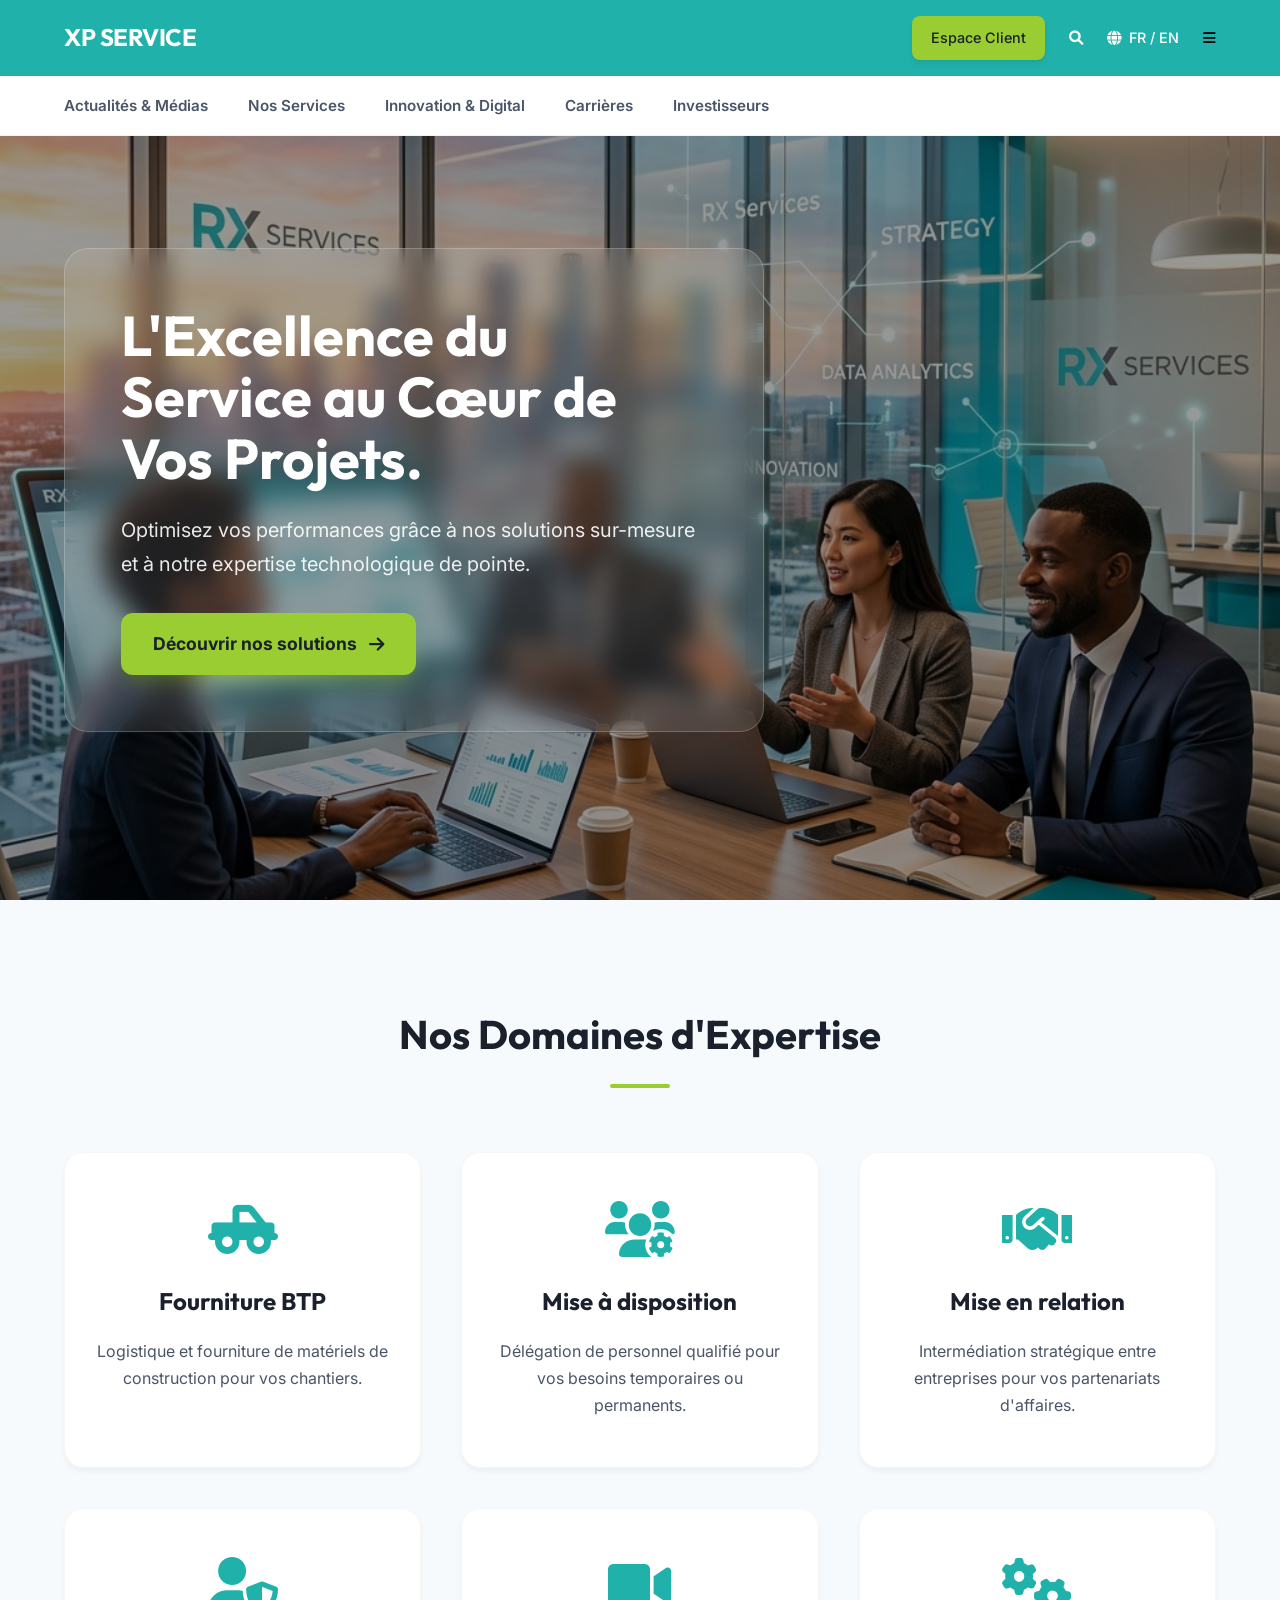
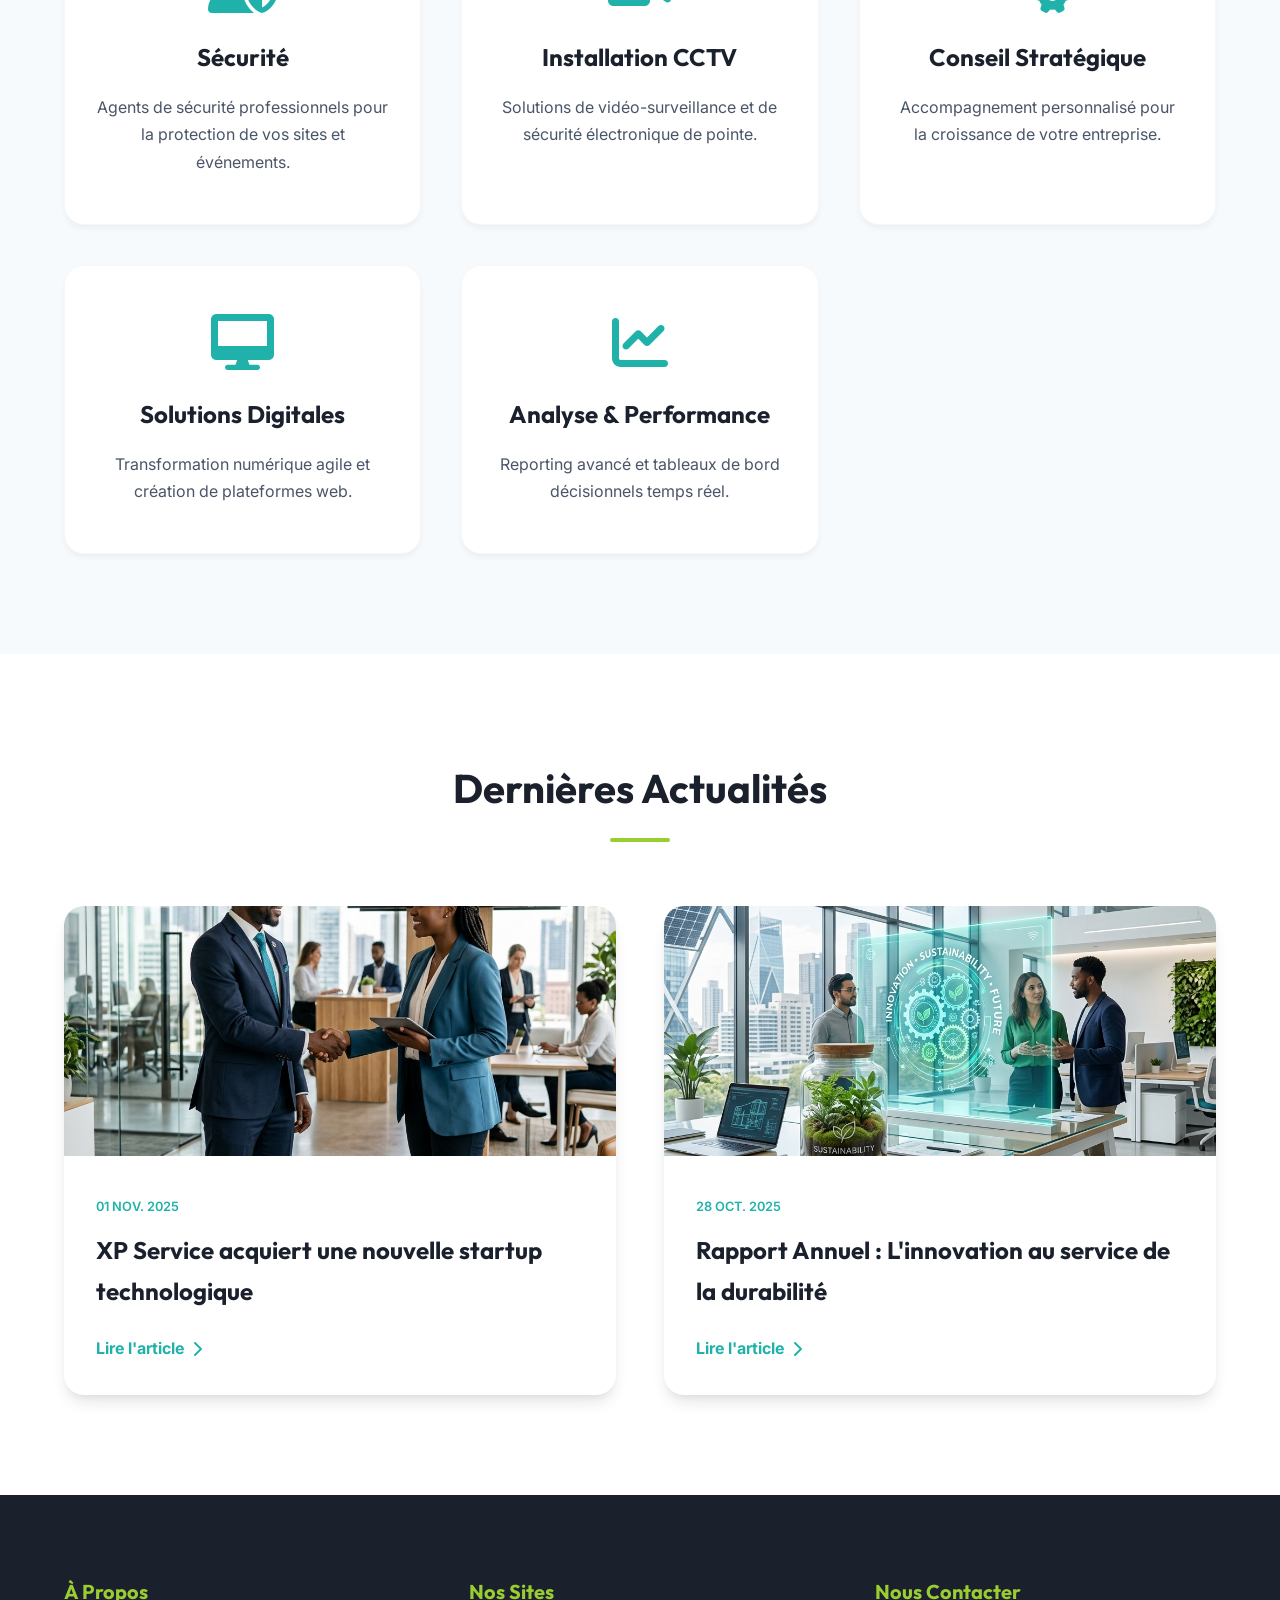
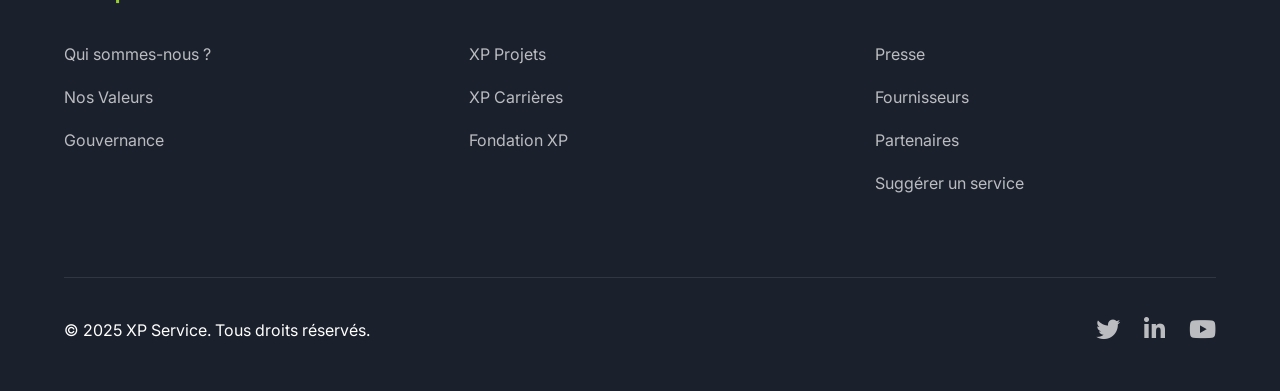
==== index.html @ 69214c1a "RX Services" ====
<!DOCTYPE html>
<html lang="fr">
<head>
    <meta charset="UTF-8">
    <meta name="viewport" content="width=device-width, initial-scale=1.0">
    <title>XP Service - Solutions d'Entreprise</title>
    <link rel="stylesheet" href="rxservices.css">
    <link rel="stylesheet" href="https://cdnjs.cloudflare.com/ajax/libs/font-awesome/6.0.0-beta3/css/all.min.css">
</head>
<body>

    <header class="header-corporate">
        <div class="header-top-bar">
            <div class="logo">
                <h1>XP SERVICE</h1>
            </div>
            <div class="actions">
                <a href="#" class="btn-primary">Espace Client</a>
                <a href="#"><i class="fas fa-search"></i></a>
                <a href="#"><i class="fas fa-globe"></i> FR / EN</a>
                <button class="menu-toggle"><i class="fas fa-bars"></i></button>
            </div>
        </div>
        <nav class="main-nav">
            <div class="container-nav">
                <ul>
                    <li><a href="actualites.html">Actualités & Médias</a></li>
                    <li><a href="solutions.html">Nos Services</a></li>
                    <li><a href="innovation.html">Innovation & Digital</a></li>
                    <li><a href="carrieres.html">Carrières</a></li>
                    <li><a href="investisseurs.html">Investisseurs</a></li>
                </ul>
            </div>
        </nav>
    </header>

    <section class="hero-banner">
        <div class="content">
            <h2>L'Excellence du Service au Cœur de Vos Projets.</h2>
            <p>Optimisez vos performances grâce à nos solutions sur-mesure et à notre expertise technologique de pointe.</p>
            <a href="solutions.html" class="btn-banner">Découvrir nos solutions <i class="fas fa-arrow-right"></i></a>
        </div>
    </section>

    <main>
        <section class="section-services">
            <h3>Nos Domaines d'Expertise</h3>
            <div class="services-grid">
                <div class="service-card">
                    <i class="fas fa-truck-pickup icon-large"></i>
                    <h4>Fourniture BTP</h4>
                    <p>Logistique et fourniture de matériels de construction pour vos chantiers.</p>
                </div>
                <div class="service-card">
                    <i class="fas fa-users-cog icon-large"></i>
                    <h4>Mise à disposition</h4>
                    <p>Délégation de personnel qualifié pour vos besoins temporaires ou permanents.</p>
                </div>
                <div class="service-card">
                    <i class="fas fa-handshake icon-large"></i>
                    <h4>Mise en relation</h4>
                    <p>Intermédiation stratégique entre entreprises pour vos partenariats d'affaires.</p>
                </div>
                <div class="service-card">
                    <i class="fas fa-user-shield icon-large"></i>
                    <h4>Sécurité</h4>
                    <p>Agents de sécurité professionnels pour la protection de vos sites et événements.</p>
                </div>
                <div class="service-card">
                    <i class="fas fa-video icon-large"></i>
                    <h4>Installation CCTV</h4>
                    <p>Solutions de vidéo-surveillance et de sécurité électronique de pointe.</p>
                </div>
                <div class="service-card">
                    <i class="fas fa-cogs icon-large"></i>
                    <h4>Conseil Stratégique</h4>
                    <p>Accompagnement personnalisé pour la croissance de votre entreprise.</p>
                </div>
                <div class="service-card">
                    <i class="fas fa-desktop icon-large"></i>
                    <h4>Solutions Digitales</h4>
                    <p>Transformation numérique agile et création de plateformes web.</p>
                </div>
                <div class="service-card">
                    <i class="fas fa-chart-line icon-large"></i>
                    <h4>Analyse & Performance</h4>
                    <p>Reporting avancé et tableaux de bord décisionnels temps réel.</p>
                </div>
            </div>
        </section>

        <section class="section-actualites">
            <h3>Dernières Actualités</h3>
            <div class="news-grid">
                <article class="news-card">
                    <img src="news-image-1.png" alt="Actualité 1">
                    <div class="news-content">
                        <span class="date">01 NOV. 2025</span>
                        <h4>XP Service acquiert une nouvelle startup technologique</h4>
                        <a href="actualites.html">Lire l'article <i class="fas fa-chevron-right"></i></a>
                    </div>
                </article>
                <article class="news-card">
                    <img src="news-image-2.png" alt="Actualité 2">
                    <div class="news-content">
                        <span class="date">28 OCT. 2025</span>
                        <h4>Rapport Annuel : L'innovation au service de la durabilité</h4>
                        <a href="actualites.html">Lire l'article <i class="fas fa-chevron-right"></i></a>
                    </div>
                </article>
            </div>
        </section>
    </main>

    <footer>
        <div class="footer-columns">
            <div class="col">
                <h4>À Propos</h4>
                <ul>
                    <li><a href="qui-sommes-nous.html">Qui sommes-nous ?</a></li>
                    <li><a href="carrieres.html">Nos Valeurs</a></li>
                    <li><a href="investisseurs.html">Gouvernance</a></li>
                </ul>
            </div>
            <div class="col">
                <h4>Nos Sites</h4>
                <ul>
                    <li><a href="projets.html">XP Projets</a></li>
                    <li><a href="carrieres.html">XP Carrières</a></li>
                    <li><a href="fondation.html">Fondation XP</a></li>
                </ul>
            </div>
            <div class="col">
                <h4>Nous Contacter</h4>
                <ul>
                    <li><a href="presse.html">Presse</a></li>
                    <li><a href="fournisseurs.html">Fournisseurs</a></li>
                    <li><a href="partenaires.html">Partenaires</a></li>
                    <li><a href="contact.html">Suggérer un service</a></li>
                </ul>
            </div>
        </div>
        <div class="footer-bottom">
            <p>&copy; 2025 XP Service. Tous droits réservés.</p>
            <div class="social-links">
                <a href="#"><i class="fab fa-twitter"></i></a>
                <a href="#"><i class="fab fa-linkedin-in"></i></a>
                <a href="#"><i class="fab fa-youtube"></i></a>
            </div>
        </div>
    </footer>

    <script src="main.js"></script>
</body>
</html>
---- rxservices.css ----
@import url('https://fonts.googleapis.com/css2?family=Inter:wght@400;500;600&family=Outfit:wght@400;600;700&display=swap');

:root {
    --primary: #20B2AA;
    --primary-dark: #1a968f;
    --accent: #9ACD32;
    --accent-dark: #86b32b;
    --text: #1a202c;
    --text-light: #4a5568;
    --bg-light: #f7fafc;
    --white: #ffffff;
    --glass: rgba(255, 255, 255, 0.85);
    --shadow: 0 10px 15px -3px rgba(0, 0, 0, 0.1), 0 4px 6px -2px rgba(0, 0, 0, 0.05);
    --transition: all 0.3s cubic-bezier(0.4, 0, 0.2, 1);
}

/* --- Reset & Base --- */
* {
    margin: 0;
    padding: 0;
    box-sizing: border-box;
}

body {
    font-family: 'Inter', sans-serif;
    color: var(--text);
    background-color: var(--white);
    overflow-x: hidden;
    line-height: 1.7;
}

h1, h2, h3, h4 {
    font-family: 'Outfit', sans-serif;
    font-weight: 700;
}

a {
    text-decoration: none;
    color: inherit;
    transition: var(--transition);
}

ul {
    list-style: none;
}

/* --- Layout --- */
.container {
    max-width: 1200px;
    margin: 0 auto;
    padding: 0 2rem;
}

/* --- Header --- */
.header-corporate {
    position: fixed;
    top: 0;
    left: 0;
    width: 100%;
    z-index: 1000;
    transition: var(--transition);
}

.header-corporate.scrolled {
    background: var(--glass);
    backdrop-filter: blur(10px);
    box-shadow: var(--shadow);
}

.header-top-bar {
    padding: 1rem 5%;
    display: flex;
    justify-content: space-between;
    align-items: center;
    background: var(--primary);
    color: var(--white);
    transition: var(--transition);
}

.header-corporate.scrolled .header-top-bar {
    background: transparent;
    color: var(--text);
    padding: 0.8rem 5%;
}

.logo h1 {
    font-size: 1.5rem;
    letter-spacing: -0.5px;
}

.actions {
    display: flex;
    align-items: center;
    gap: 1.5rem;
}

.actions a, .actions button {
    display: flex;
    align-items: center;
    gap: 0.5rem;
    font-weight: 500;
    font-size: 0.9rem;
    cursor: pointer;
    background: none;
    border: none;
}

.btn-primary {
    background: var(--accent) !important;
    color: var(--text) !important;
    padding: 0.6rem 1.2rem;
    border-radius: 8px;
    font-weight: 600;
    box-shadow: 0 4px 6px -1px rgba(0,0,0,0.1);
}

.btn-primary:hover {
    background: var(--accent-dark) !important;
    transform: translateY(-2px);
}

.main-nav {
    background: var(--white);
    padding: 1rem 5%;
    border-bottom: 1px solid rgba(0,0,0,0.05);
}

.header-corporate.scrolled .main-nav {
    display: none;
}

.main-nav ul {
    display: flex;
    gap: 2.5rem;
}

.main-nav a {
    font-weight: 600;
    font-size: 0.95rem;
    color: var(--text-light);
    position: relative;
}

.main-nav a::after {
    content: '';
    position: absolute;
    bottom: -5px;
    left: 0;
    width: 0;
    height: 2px;
    background: var(--primary);
    transition: var(--transition);
}

.main-nav a:hover {
    color: var(--primary);
}

.main-nav a:hover::after {
    width: 100%;
}

/* --- Hero --- */
.hero-banner {
    min-height: 100vh;
    background: linear-gradient(rgba(0,0,0,0.4), rgba(0,0,0,0.4)), url('hero-rx-bg.png') no-repeat center center/cover;
    display: flex;
    align-items: center;
    padding: 140px 5% 60px; /* Top padding accounts for fixed header */
}

.hero-banner .content {
    max-width: 700px;
    color: var(--white);
    background: rgba(255, 255, 255, 0.1);
    backdrop-filter: blur(12px);
    border: 1px solid rgba(255, 255, 255, 0.2);
    padding: 3.5rem;
    border-radius: 24px;
    animation: fadeInUp 1s ease-out;
}

.hero-banner h2 {
    font-size: 3.5rem;
    line-height: 1.1;
    margin-bottom: 1.5rem;
}

.hero-banner p {
    font-size: 1.25rem;
    opacity: 0.9;
    margin-bottom: 2rem;
}

.btn-banner {
    display: inline-flex;
    align-items: center;
    gap: 0.75rem;
    background: var(--accent);
    color: var(--text);
    padding: 1rem 2rem;
    border-radius: 12px;
    font-weight: 700;
    font-size: 1.1rem;
    box-shadow: 0 10px 20px -5px rgba(154, 205, 50, 0.4);
}

.btn-banner:hover {
    background: var(--white);
    transform: translateY(-3px);
    box-shadow: 0 15px 30px -5px rgba(0, 0, 0, 0.2);
}

/* --- Sections --- */
section {
    padding: 100px 5%;
}

h3 {
    text-align: center;
    font-size: 2.5rem;
    margin-bottom: 4rem;
    color: var(--text);
    position: relative;
}

h3::after {
    content: '';
    display: block;
    width: 60px;
    height: 4px;
    background: var(--accent);
    margin: 1rem auto 0;
    border-radius: 2px;
}

/* Services */
.section-services {
    background: var(--bg-light);
}

.services-grid {
    display: grid;
    grid-template-columns: repeat(auto-fit, minmax(280px, 1fr));
    gap: 2.5rem;
}

.service-card {
    background: var(--white);
    padding: 3rem 2rem;
    border-radius: 20px;
    text-align: center;
    box-shadow: 0 4px 6px -1px rgba(0,0,0,0.05);
    transition: var(--transition);
    border: 1px solid rgba(0,0,0,0.03);
}

.service-card:hover {
    transform: translateY(-10px);
    box-shadow: 0 20px 25px -5px rgba(0, 0, 0, 0.1);
}

.service-card .icon-large {
    font-size: 3.5rem;
    color: var(--primary);
    margin-bottom: 1.5rem;
    display: block;
}

.service-card h4 {
    font-size: 1.5rem;
    margin-bottom: 1rem;
}

.service-card p {
    color: var(--text-light);
}

/* News */
.news-grid {
    display: grid;
    grid-template-columns: repeat(auto-fit, minmax(400px, 1fr));
    gap: 3rem;
}

.news-card {
    border-radius: 20px;
    overflow: hidden;
    background: var(--white);
    box-shadow: var(--shadow);
    transition: var(--transition);
}

.news-card:hover {
    transform: scale(1.02);
}

.news-card img {
    width: 100%;
    height: 250px;
    object-fit: cover;
}

.news-card .news-content {
    padding: 2rem;
}

.news-card .date {
    font-weight: 600;
    text-transform: uppercase;
    font-size: 0.8rem;
    color: var(--primary);
    margin-bottom: 0.75rem;
    display: block;
}

.news-card h4 {
    font-size: 1.5rem;
    margin-bottom: 1.5rem;
}

.news-card a {
    display: inline-flex;
    align-items: center;
    gap: 0.5rem;
    font-weight: 700;
    color: var(--primary);
}

/* --- Footer --- */
footer {
    background: var(--text);
    color: var(--white);
    padding: 80px 5% 40px;
}

.footer-columns {
    display: grid;
    grid-template-columns: repeat(auto-fit, minmax(200px, 1fr));
    gap: 4rem;
    margin-bottom: 4rem;
}

.footer-columns h4 {
    font-size: 1.25rem;
    margin-bottom: 2rem;
    color: var(--accent);
}

.footer-columns ul li {
    margin-bottom: 1rem;
}

.footer-columns a {
    color: rgba(255,255,255,0.7);
}

.footer-columns a:hover {
    color: var(--white);
    padding-left: 5px;
}

.footer-bottom {
    padding-top: 2rem;
    border-top: 1px solid rgba(255,255,255,0.1);
    display: flex;
    justify-content: space-between;
    align-items: center;
}

.social-links {
    display: flex;
    gap: 1.5rem;
}

.social-links a {
    font-size: 1.5rem;
    opacity: 0.7;
}

.social-links a:hover {
    opacity: 1;
    color: var(--accent);
    transform: translateY(-3px);
}

/* --- Animations --- */
@keyframes fadeInUp {
    from {
        opacity: 0;
        transform: translateY(30px);
    }
    to {
        opacity: 1;
        transform: translateY(0);
    }
}

/* --- Responsive --- */
@media (max-width: 768px) {
    .header-top-bar {
        padding: 1rem;
    }
    .main-nav {
        display: none;
    }
    .hero-banner h2 {
        font-size: 2.5rem;
    }
    .hero-banner .content {
        padding: 2rem;
    }
    .news-grid {
        grid-template-columns: 1fr;
    }
}
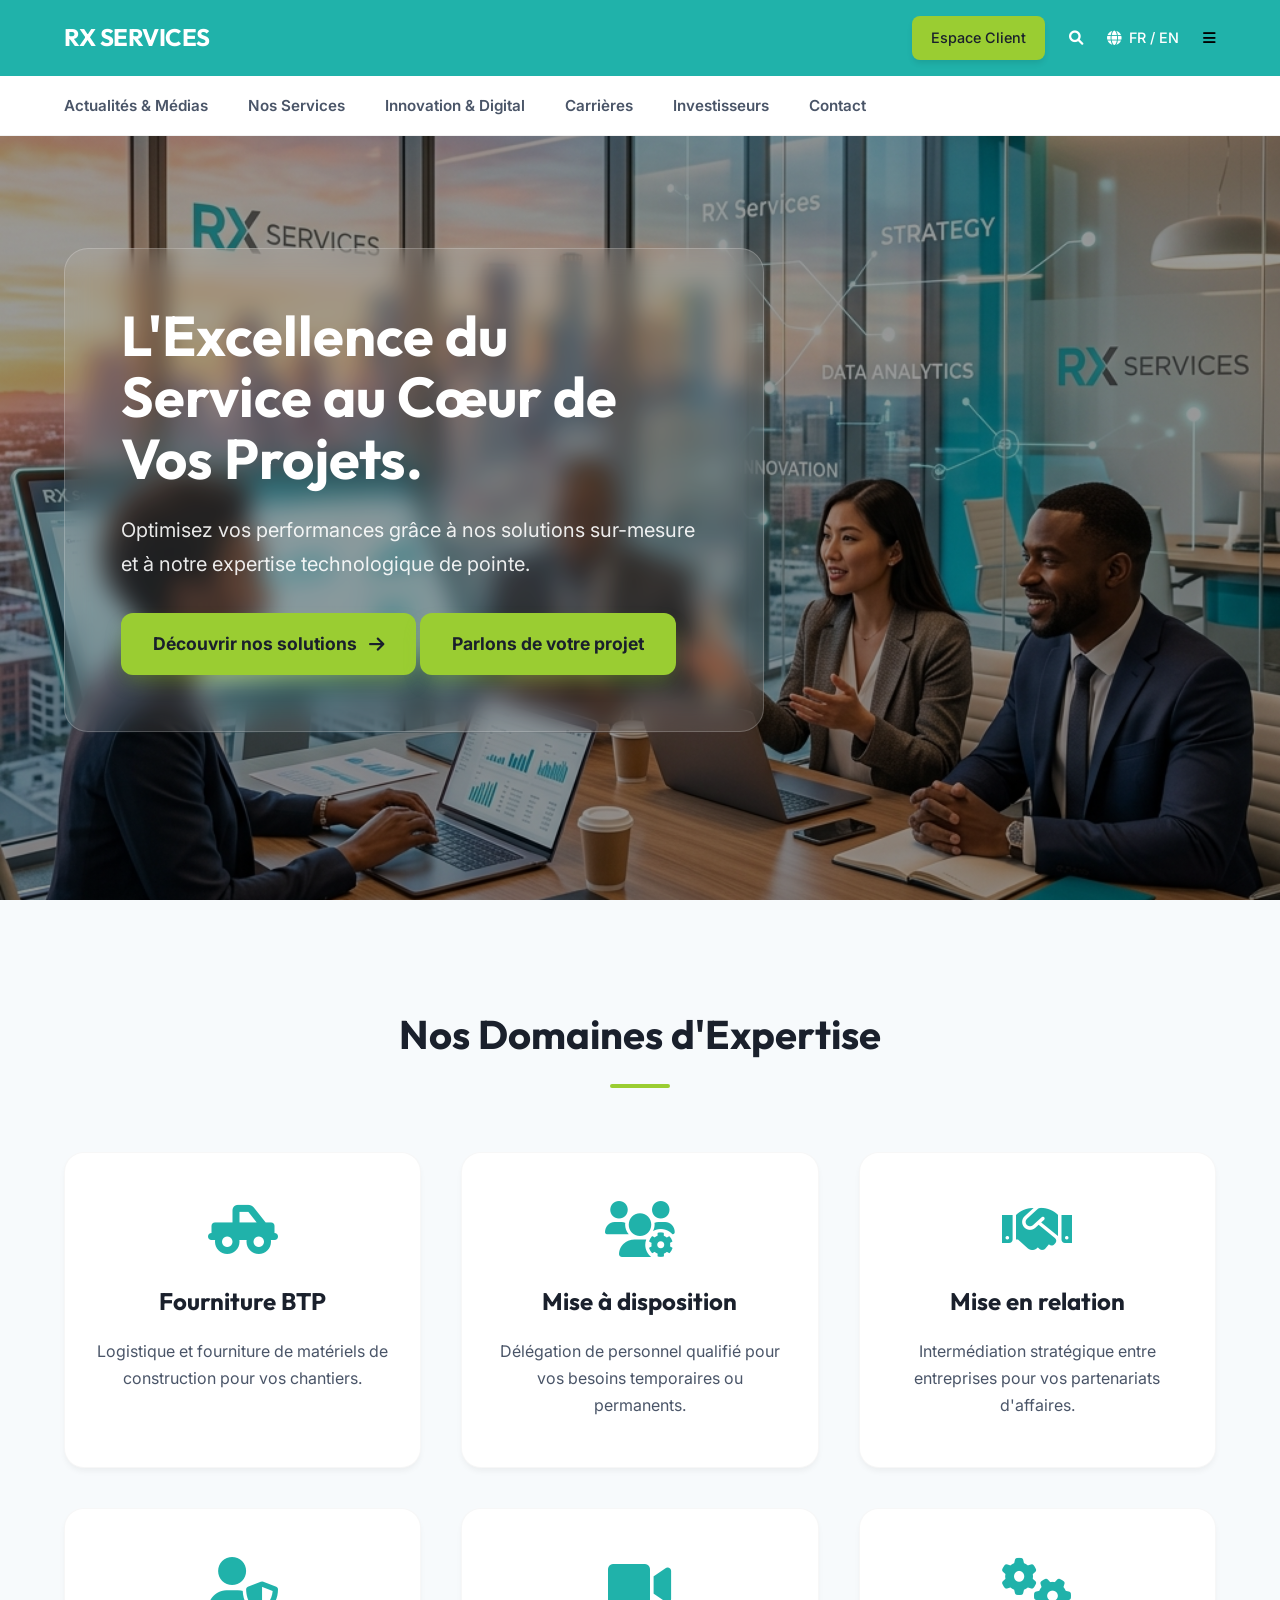
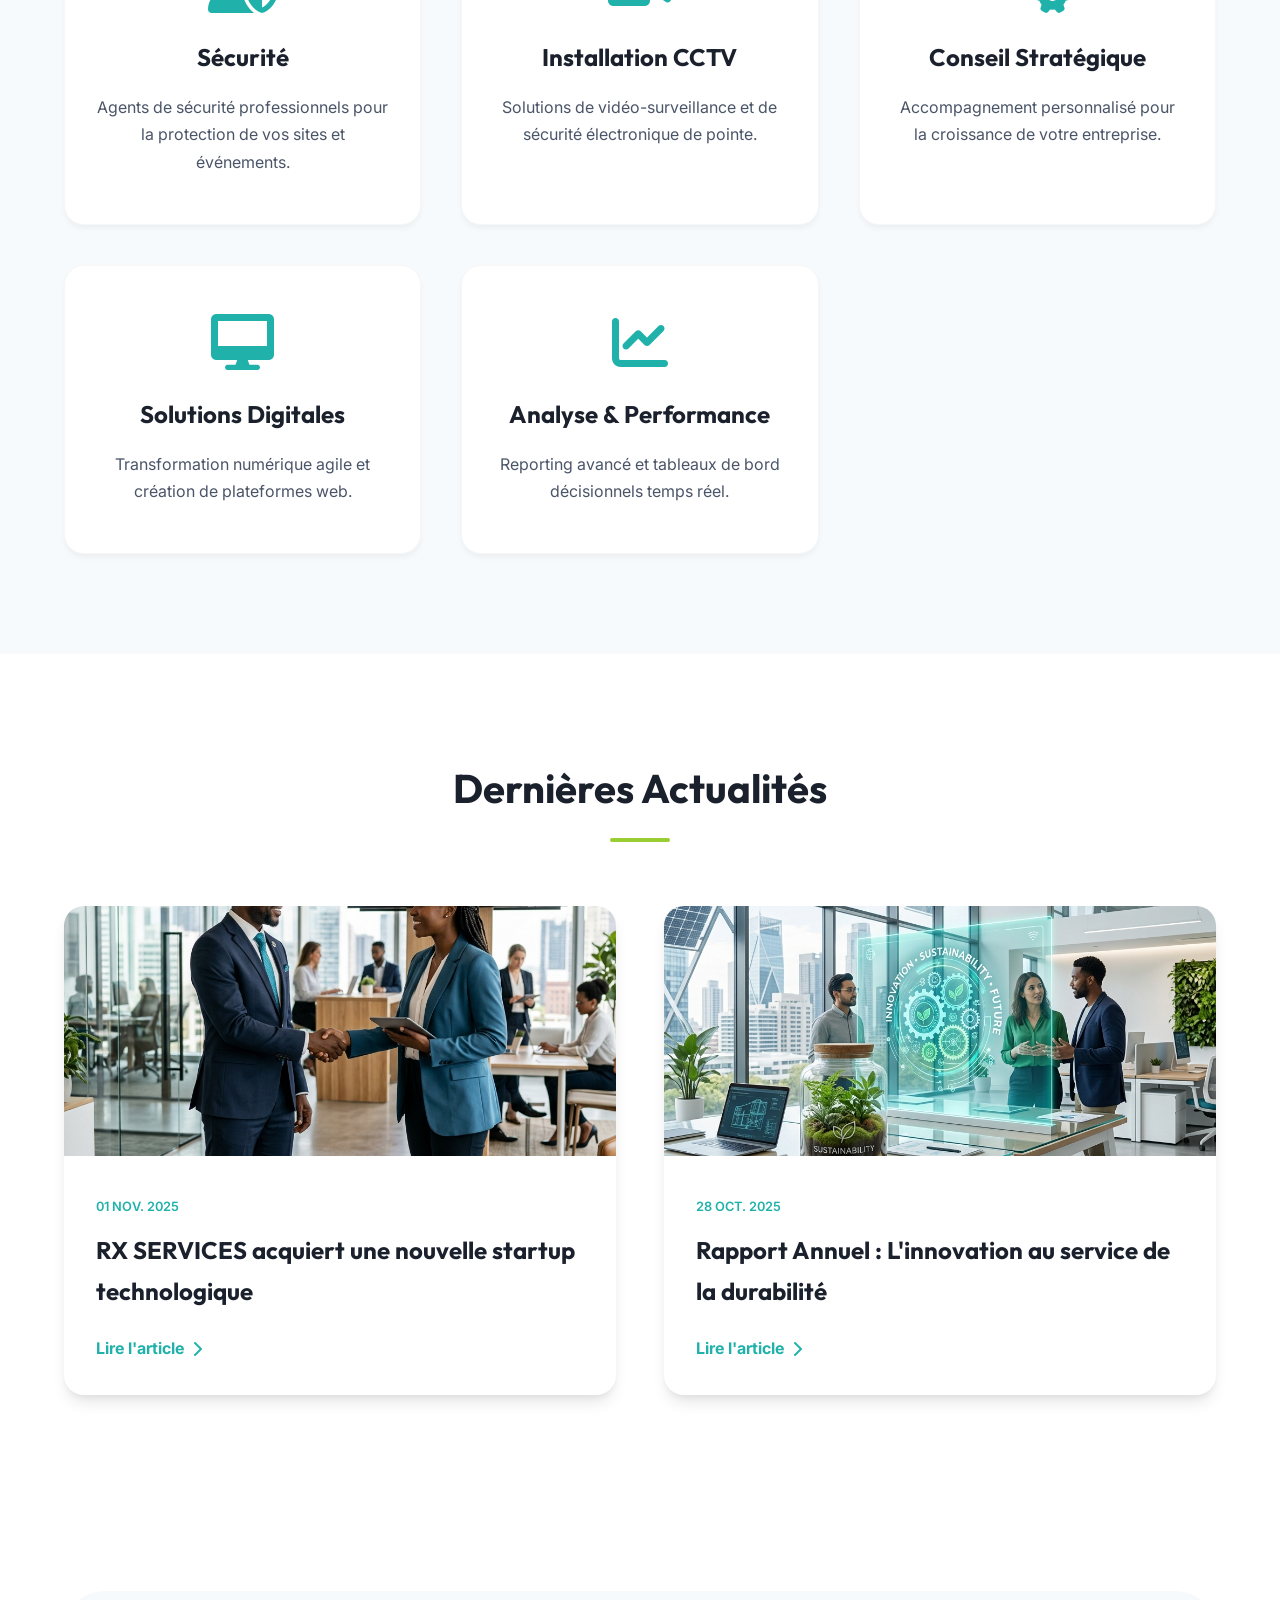
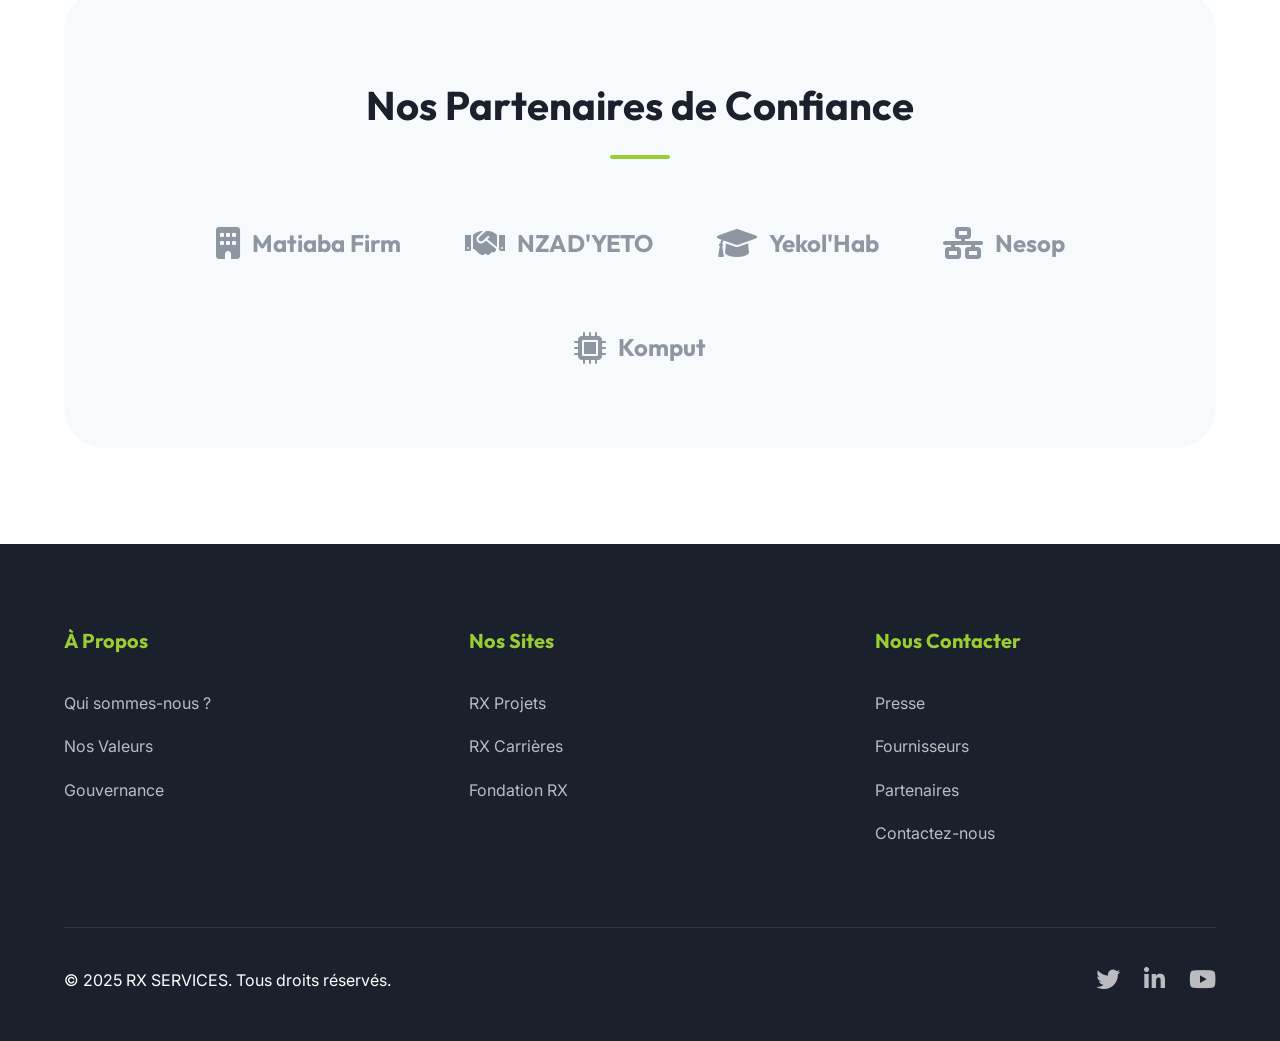
==== commit 3b79b54f: "mise à jour" ====
--- a/index.html
+++ b/index.html
@@ -3,7 +3,7 @@
 <head>
     <meta charset="UTF-8">
     <meta name="viewport" content="width=device-width, initial-scale=1.0">
-    <title>XP Service - Solutions d'Entreprise</title>
+    <title>RX SERVICES - Solutions d'Entreprise</title>
     <link rel="stylesheet" href="rxservices.css">
     <link rel="stylesheet" href="https://cdnjs.cloudflare.com/ajax/libs/font-awesome/6.0.0-beta3/css/all.min.css">
 </head>
@@ -12,10 +12,10 @@
     <header class="header-corporate">
         <div class="header-top-bar">
             <div class="logo">
-                <h1>XP SERVICE</h1>
+                <a href="index.html"><h1>RX SERVICES</h1></a>
             </div>
             <div class="actions">
-                <a href="#" class="btn-primary">Espace Client</a>
+                <a href="espace-client.html" class="btn-primary">Espace Client</a>
                 <a href="#"><i class="fas fa-search"></i></a>
                 <a href="#"><i class="fas fa-globe"></i> FR / EN</a>
                 <button class="menu-toggle"><i class="fas fa-bars"></i></button>
@@ -29,6 +29,7 @@
                     <li><a href="innovation.html">Innovation & Digital</a></li>
                     <li><a href="carrieres.html">Carrières</a></li>
                     <li><a href="investisseurs.html">Investisseurs</a></li>
+                    <li><a href="contact.html">Contact</a></li>
                 </ul>
             </div>
         </nav>
@@ -38,7 +39,10 @@
         <div class="content">
             <h2>L'Excellence du Service au Cœur de Vos Projets.</h2>
             <p>Optimisez vos performances grâce à nos solutions sur-mesure et à notre expertise technologique de pointe.</p>
-            <a href="solutions.html" class="btn-banner">Découvrir nos solutions <i class="fas fa-arrow-right"></i></a>
+            <div class="hero-actions">
+                <a href="solutions.html" class="btn-banner">Découvrir nos solutions <i class="fas fa-arrow-right"></i></a>
+                <a href="contact.html" class="btn-banner outline">Parlons de votre projet</a>
+            </div>
         </div>
     </section>
 
@@ -96,7 +100,7 @@
                     <img src="news-image-1.png" alt="Actualité 1">
                     <div class="news-content">
                         <span class="date">01 NOV. 2025</span>
-                        <h4>XP Service acquiert une nouvelle startup technologique</h4>
+                        <h4>RX SERVICES acquiert une nouvelle startup technologique</h4>
                         <a href="actualites.html">Lire l'article <i class="fas fa-chevron-right"></i></a>
                     </div>
                 </article>
@@ -108,6 +112,17 @@
                         <a href="actualites.html">Lire l'article <i class="fas fa-chevron-right"></i></a>
                     </div>
                 </article>
+            </div>
+        </section>
+
+        <section class="section-partners">
+            <h3>Nos Partenaires de Confiance</h3>
+            <div class="partners-grid">
+                <div class="partner-logo"><i class="fas fa-building"></i> Matiaba Firm</div>
+                <div class="partner-logo"><i class="fas fa-handshake"></i> NZAD'YETO</div>
+                <div class="partner-logo"><i class="fas fa-graduation-cap"></i> Yekol'Hab</div>
+                <div class="partner-logo"><i class="fas fa-network-wired"></i> Nesop</div>
+                <div class="partner-logo"><i class="fas fa-microchip"></i> Komput</div>
             </div>
         </section>
     </main>
@@ -125,9 +140,9 @@
             <div class="col">
                 <h4>Nos Sites</h4>
                 <ul>
-                    <li><a href="projets.html">XP Projets</a></li>
-                    <li><a href="carrieres.html">XP Carrières</a></li>
-                    <li><a href="fondation.html">Fondation XP</a></li>
+                    <li><a href="projets.html">RX Projets</a></li>
+                    <li><a href="carrieres.html">RX Carrières</a></li>
+                    <li><a href="fondation.html">Fondation RX</a></li>
                 </ul>
             </div>
             <div class="col">
@@ -136,12 +151,12 @@
                     <li><a href="presse.html">Presse</a></li>
                     <li><a href="fournisseurs.html">Fournisseurs</a></li>
                     <li><a href="partenaires.html">Partenaires</a></li>
-                    <li><a href="contact.html">Suggérer un service</a></li>
+                    <li><a href="contact.html">Contactez-nous</a></li>
                 </ul>
             </div>
         </div>
         <div class="footer-bottom">
-            <p>&copy; 2025 XP Service. Tous droits réservés.</p>
+            <p>&copy; 2025 RX SERVICES. Tous droits réservés.</p>
             <div class="social-links">
                 <a href="#"><i class="fab fa-twitter"></i></a>
                 <a href="#"><i class="fab fa-linkedin-in"></i></a>
--- a/rxservices.css
+++ b/rxservices.css
@@ -384,33 +384,59 @@
     transform: translateY(-3px);
 }
 
-/* --- Animations --- */
-@keyframes fadeInUp {
-    from {
-        opacity: 0;
-        transform: translateY(30px);
-    }
-    to {
-        opacity: 1;
-        transform: translateY(0);
-    }
-}
-
-/* --- Responsive --- */
-@media (max-width: 768px) {
-    .header-top-bar {
-        padding: 1rem;
-    }
-    .main-nav {
-        display: none;
-    }
-    .hero-banner h2 {
-        font-size: 2.5rem;
-    }
-    .hero-banner .content {
-        padding: 2rem;
-    }
-    .news-grid {
-        grid-template-columns: 1fr;
-    }
-}
+/* --- Partners Section --- */
+.section-partners {
+    padding: 80px 5%;
+    text-align: center;
+    background: var(--bg-light);
+    border-radius: 40px;
+    margin: 6rem 5%;
+}
+
+.partners-grid {
+    display: flex;
+    justify-content: center;
+    align-items: center;
+    flex-wrap: wrap;
+    gap: 4rem;
+    margin-top: 3rem;
+}
+
+.partner-logo {
+    font-family: 'Outfit', sans-serif;
+    font-size: 1.5rem;
+    font-weight: 700;
+    color: var(--text-light);
+    opacity: 0.6;
+    transition: var(--transition);
+    display: flex;
+    align-items: center;
+    gap: 0.75rem;
+}
+
+.partner-logo:hover {
+    opacity: 1;
+    color: var(--primary);
+    transform: scale(1.1);
+}
+
+.partner-logo i {
+    font-size: 2rem;
+}
+
+/* --- Mobile Nav Active --- */
+.main-nav.active {
+    display: block;
+    position: absolute;
+    top: 100%;
+    left: 0;
+    width: 100%;
+    background: var(--white);
+    box-shadow: var(--shadow);
+    z-index: 100;
+}
+
+.main-nav.active ul {
+    flex-direction: column;
+    padding: 2rem;
+}
